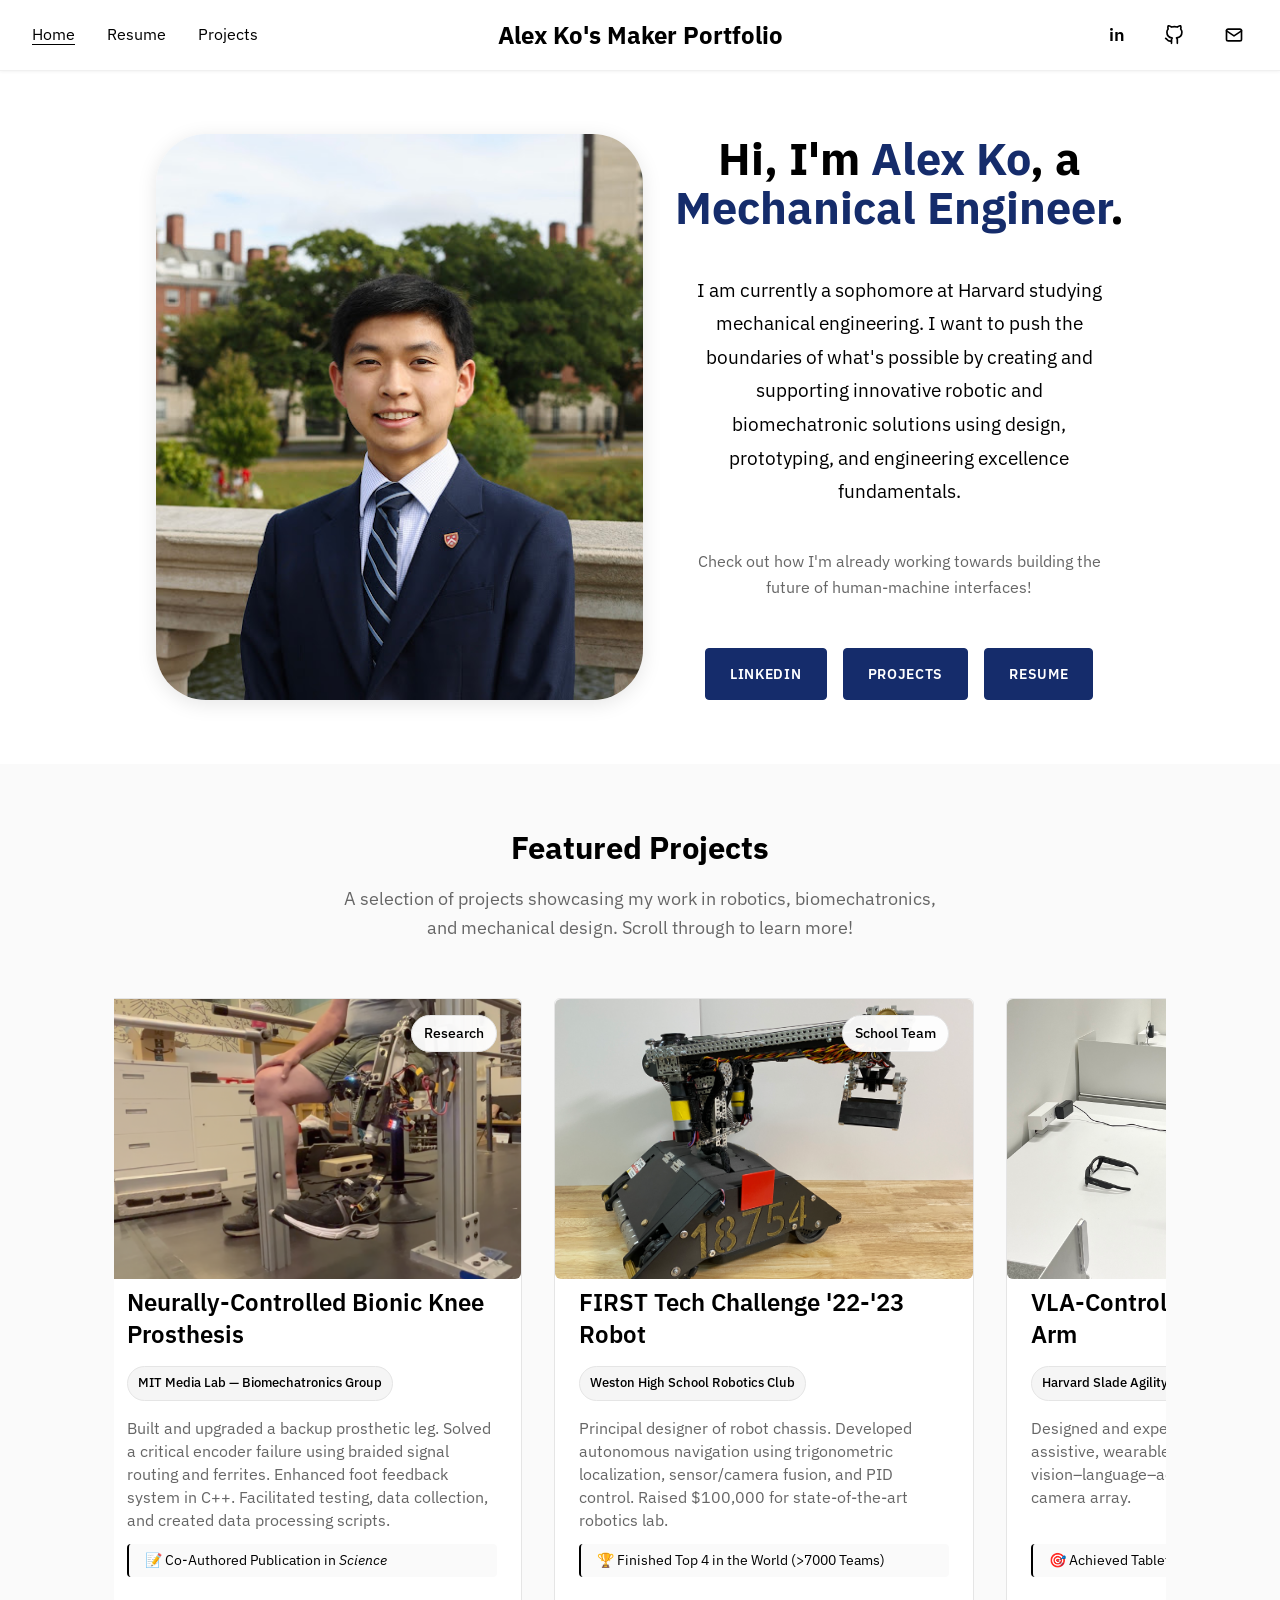
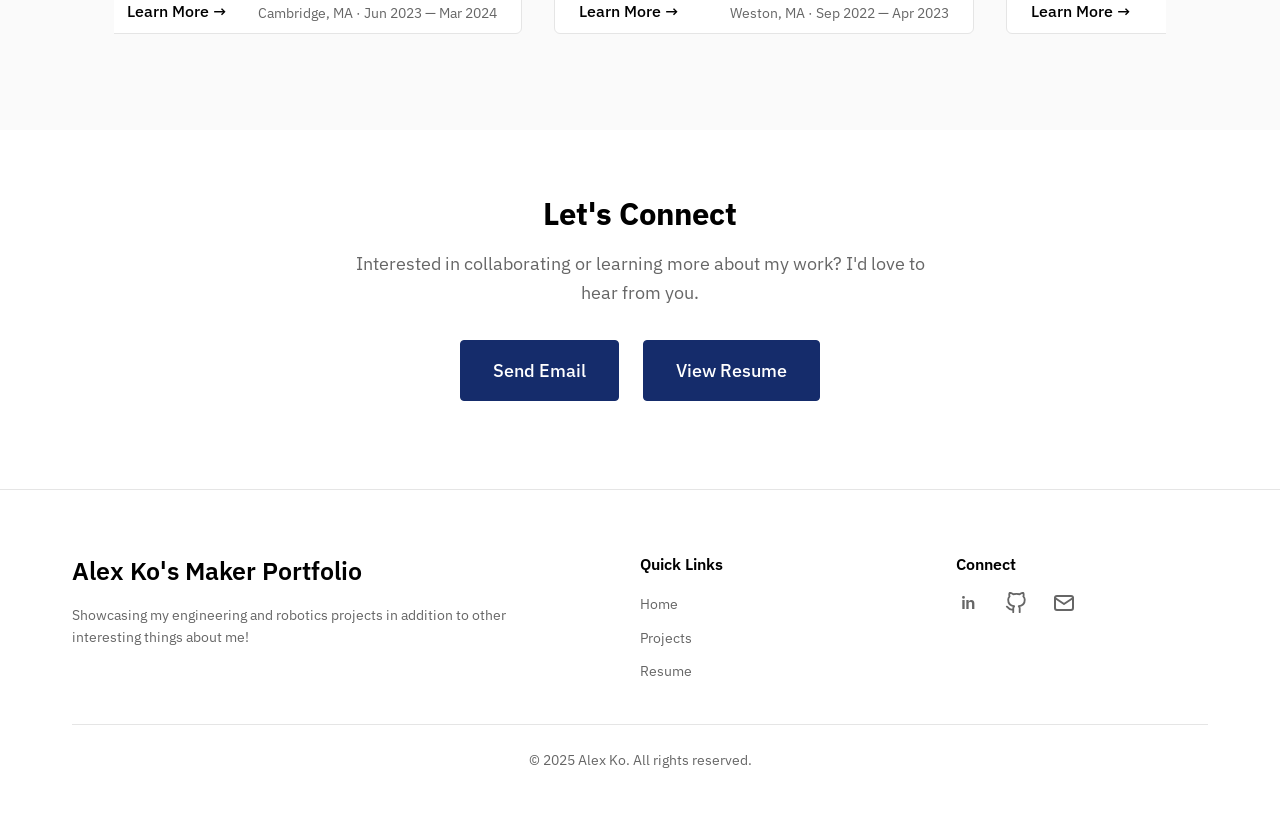
==== home.html @ 12c59c67 "updated README.md and redid file management system" ====
<!DOCTYPE html>
<html lang="en">
<head>
    <meta charset="UTF-8">
    <meta name="viewport" content="width=device-width, initial-scale=1.0, maximum-scale=5.0, user-scalable=yes">
    <meta name="description" content="Alex Ko's Maker Portfolio">
    <title>Alex Ko's Maker Portfolio</title>
    <link rel="icon" type="image/png" href="assets/images/icons/site_logo_dark.png" id="favicon">
    <script>
        (function () {
            var favicon = document.getElementById('favicon');
            if (!favicon || !window.matchMedia) {
                return;
            }
            var darkQuery = window.matchMedia('(prefers-color-scheme: dark)');
            var setIcon = function (event) {
                favicon.href = event.matches
                    ? 'assets/images/icons/site_logo_light.png'
                    : 'assets/images/icons/site_logo_dark.png';
            };
            setIcon(darkQuery);
            if (darkQuery.addEventListener) {
                darkQuery.addEventListener('change', setIcon);
            } else if (darkQuery.addListener) {
                darkQuery.addListener(setIcon);
            }
        })();
    </script>
    <script>
        document.documentElement.classList.add('reveal-ready');
    </script>
    <link rel="preconnect" href="https://fonts.googleapis.com">
    <link rel="preconnect" href="https://fonts.gstatic.com" crossorigin>
    <link href="https://fonts.googleapis.com/css2?family=IBM+Plex+Sans:ital,wght@0,100;0,200;0,300;0,400;0,500;0,600;0,700;1,100;1,200;1,300;1,400;1,500;1,600;1,700&display=swap" rel="stylesheet">
    <link rel="stylesheet" href="assets/css/main.css">
    <link rel="stylesheet" href="assets/css/components.css">
    <link rel="stylesheet" href="assets/css/home.css">
    <link rel="stylesheet" href="assets/css/responsive.css">
</head>
<body data-load-reveal>
    <a href="#main-content" class="skip-link">Skip to main content</a>
    
    <!-- Header Navigation -->
    <header class="site-header">
        <div class="header-container">
            <nav class="header-nav-left">
                <a href="home.html" class="nav-link">Home</a>
                <a href="resume.html" class="nav-link">Resume</a>
                <a href="#projects" class="nav-link">Projects</a>
            </nav>
            <div class="header-title">
                <a href="home.html" class="site-logo">Alex Ko's Maker Portfolio</a>
            </div>
            <div class="header-social">
                <a href="https://www.linkedin.com/in/alexsyko/" target="_blank" rel="noopener noreferrer" class="social-link social-linkedin" aria-label="LinkedIn">
                    in
                </a>
                <a href="https://github.com/asyk454" target="_blank" rel="noopener noreferrer" class="social-link social-github" aria-label="GitHub">
                    <svg width="20" height="20" viewBox="0 0 24 24" fill="none" stroke="currentColor" stroke-width="2" stroke-linecap="round" stroke-linejoin="round">
                        <path d="M9 19c-5 1.5-5-2.5-7-3m14 6v-3.87a3.37 3.37 0 0 0-.94-2.61c3.14-.35 6.44-1.54 6.44-7A5.44 5.44 0 0 0 20 4.77 5.07 5.07 0 0 0 19.91 1S18.73.65 16 2.48a13.38 13.38 0 0 0-7 0C6.27.65 5.09 1 5.09 1A5.07 5.07 0 0 0 5 4.77a5.44 5.44 0 0 0-1.5 3.78c0 5.42 3.3 6.61 6.44 7A3.37 3.37 0 0 0 9 18.13V22"></path>
                    </svg>
                </a>
                <a href="mailto:alexko@college.harvard.edu" target="_blank" rel="noopener noreferrer" class="social-link social-email" aria-label="Email">
                    <svg width="20" height="20" viewBox="0 0 24 24" fill="none" stroke="currentColor" stroke-width="2" stroke-linecap="round" stroke-linejoin="round">
                        <rect x="3" y="5" width="18" height="14" rx="2" ry="2"></rect>
                        <path d="M3 7l9 6 9-6"></path>
                    </svg>
                </a>
            </div>
            <div class="mobile-dropdown">
                <button class="mobile-dropdown-toggle" aria-label="Toggle menu" aria-expanded="false">
                    <span></span>
                    <span></span>
                    <span></span>
                </button>
                <nav class="mobile-dropdown-menu">
                    <a href="resume.html" class="nav-link">Resume</a>
                    <a href="#projects" class="nav-link">Projects</a>
                </nav>
            </div>
        </div>
    </header>

    <main id="main-content">
        <!-- Hero Section -->
        <section class="hero">
            <div class="hero-layout">
                <div class="hero-photo">
                    <img src="assets/images/profile/Alex Ko Headshot copy.jpg" alt="Profile photo" class="hero-headshot" loading="eager">
                </div>
                    <div class="hero-content">
                        <h1 class="hero-title">
                            <span class="hero-title-line1">
                                Hi, I'm <span class="name-highlight">Alex Ko</span>, a
                            </span>
                            <span class="hero-title-line2">
                                <span class="name-highlight">Mechanical Engineer</span>.
                            </span>
                        </h1>

                        <p class="hero-intro">
                            I am currently a sophomore at Harvard studying mechanical engineering. I want to push the 
                            boundaries of what's possible by creating and supporting innovative robotic and biomechatronic  
                            solutions using design, prototyping, and engineering excellence fundamentals.
                        </p>
                        <p class="hero-cta-text">
                            Check out how I'm already working towards building the future of human-machine interfaces!
                        </p>
                        <div class="hero-buttons">
                            <a href="https://www.linkedin.com/in/alexsyko/" target="_blank" rel="noopener noreferrer" class="btn-hero">LINKEDIN</a>
                            <a href="#projects" class="btn-hero">PROJECTS</a>
                            <a href="resume.html" class="btn-hero">RESUME</a>
                        </div>
                    </div>
                </div>
        </section>

        <!-- Featured Projects Section -->
        <section class="section-alt" id="projects">
            <div class="container">
                <div class="projects-header">
                    <h2>Featured Projects</h2>
                    <p class="projects-subtitle">
                        A selection of projects showcasing my work in robotics, biomechatronics, and mechanical design. Scroll through to learn more!
                    </p>
                </div>
                <div class="projects-grid">
                    <!-- Project Card 1 -->
                    <article class="project-card">
                        <div class="image-container">
                            <!-- TODO: This image is probably just a place holder and should be replaced with a higher quality image if Tony has one -->
                            <img src="assets/images/projects/MediaLab/MediaLabLeg.png" alt="Tissue-integrated bionic knee prosthesis" class="project-card-image" loading="lazy">
                            <span class="project-card-badge tag tag-biomechatronics">Research</span>
                        </div>
                        <div class="project-card-content">
                            <h3 class="project-card-title">Neurally-Controlled Bionic Knee Prosthesis</h3>
                            <div class="project-card-affiliation">MIT Media Lab &mdash; Biomechatronics Group</div>
                            <p class="project-card-description">
                                Built and upgraded a backup prosthetic leg. Solved a critical encoder failure using braided signal routing and ferrites. Enhanced foot feedback system in C++. Facilitated testing, data collection, and created data processing scripts.
                            </p>
                            <div class="project-card-metric">
                                📝 Co-Authored Publication in <a href="https://www.science.org/doi/10.1126/science.adv3223" target="_blank" rel="noopener noreferrer"><i>Science</i></a>
                            </div>
                            <div class="project-card-footer">
                                <a href="projects/MediaLab.html" class="project-card-link">
                                    Learn More&nbsp;→
                                </a>
                                <div class="project-card-meta meta">
                                    <span class="meta-location">Cambridge, MA</span>
                                    <span class="meta-sep" aria-hidden="true">·</span>
                                    <span class="meta-dates">Jun 2023 &mdash; Mar 2024</span>
                                </div>
                            </div>
                        </div>
                    </article>

                    <!-- Project Card 2 -->
                    <article class="project-card">
                        <div class="image-container">
                            <img src="assets/images/projects/FTC-23/FTC_23_Robot.JPG" alt="FTC Competition Robot" class="project-card-image" loading="lazy">
                            <span class="project-card-badge tag tag-robotics">School Team</span>
                        </div>
                        <div class="project-card-content">
                            <h3 class="project-card-title">FIRST Tech Challenge '22-'23 Robot</h3>
                            <div class="project-card-affiliation">Weston High School Robotics Club</div>
                            <p class="project-card-description">
                                Principal designer of robot chassis. Developed autonomous navigation using trigonometric localization, sensor/camera fusion, and PID control. Raised $100,000 for state-of-the-art robotics lab.
                            </p>
                            <div class="project-card-metric">
                                🏆 Finished Top 4 in the World (>7000 Teams)
                            </div>
                            <div class="project-card-footer">
                                <a href="projects/FTC-23.html" class="project-card-link">
                                    Learn More&nbsp;→
                                </a>
                                <div class="project-card-meta meta">
                                    <span class="meta-location">Weston, MA</span>
                                    <span class="meta-sep" aria-hidden="true">·</span>
                                    <span class="meta-dates">Sep 2022 &mdash; Apr 2023</span>
                                </div>
                            </div>
                        </div>
                    </article>

                    <!-- Project Card 3 -->
                    <article class="project-card">
                        <div class="image-container">
                            <img src="assets/images/projects/SladeLab/SladeLabArm.jpeg" alt="Biomechatronic Device" class="project-card-image" loading="lazy">
                            <span class="project-card-badge tag tag-biomechatronics">Research</span>
                        </div>
                        <div class="project-card-content">
                            <h3 class="project-card-title">VLA-Controlled Supernumerary Arm</h3>
                            <div class="project-card-affiliation">Harvard Slade Agility Lab</div>
                            <p class="project-card-description">
                                Designed and experimented with a 6-DOF, assistive, wearable robotic arm powered by a vision–language–action controller and multi-camera array.
                            </p>
                            <div class="project-card-metric">
                                🎯 Achieved Tabletop Pick and Place Control
                            </div>
                            <div class="project-card-footer">
                                <a href="projects/SladeLab.html" class="project-card-link">
                                    Learn More&nbsp;→
                                </a>
                                <div class="project-card-meta meta">
                                    <span class="meta-location">Cambridge, MA</span>
                                    <span class="meta-sep" aria-hidden="true">·</span>
                                    <span class="meta-dates">Jun &mdash; Aug 2025</span>
                                </div>
                            </div>
                        </div>
                    </article>

                    <!-- Project Card 4 -->
                    <article class="project-card">
                        <div class="image-container">
                            <img src="assets/images/projects/ES-51/ES51_robot.jpg" alt="Custom Actuator Design" class="project-card-image" loading="lazy">
                            <span class="project-card-badge tag tag-prototyping">Class Project</span>
                        </div>
                        <div class="project-card-content">
                            <h3 class="project-card-title">Engineering Sciences 51 Design Challenge Robot</h3>
                            <div class="project-card-affiliation">Harvard ES 51 Mechanical Design Class</div>
                            <p class="project-card-description">
                                Managed build timeline and match strategy while leading parts manufacturing/assembly for a two-speed, gear-shifting, 6WD chassis and silicone gripping competition robot.
                            </p>
                            <div class="project-card-metric">
                                ✅ Drivetrain Praised as Most Maneuverable
                            </div>
                            <div class="project-card-footer">
                                <a href="projects/ES-51.html" class="project-card-link">
                                    Learn More&nbsp;→
                                </a>
                                <div class="project-card-meta meta">
                                    <span class="meta-location">Cambridge, MA</span>
                                    <span class="meta-sep" aria-hidden="true">·</span>
                                    <span class="meta-dates">Jan &mdash; May 2025</span>
                                </div>
                            </div>
                        </div>
                    </article>
                </div>
            </div>
        </section>

        <!-- Contact CTA Section -->
        <section class="contact-section">
            <div class="container">
                <h2>Let's Connect</h2>
                <p class="contact-message">
                    Interested in collaborating or learning more about my work? I'd love to hear from you.
                </p>
                <div class="contact-buttons">
                    <a href="mailto:alexko.harvard.edu" class="btn btn-primary btn-large">Send Email</a>
                    <a href="resume.html" class="btn btn-secondary btn-large">View Resume</a>
                </div>
            </div>
        </section>
    </main>

    <!-- Footer -->
    <footer class="site-footer">
        <div class="footer-container">
            <div class="footer-content">
                <div class="footer-about">
                    <h3>Alex Ko's Maker Portfolio</h3>
                    <p>Showcasing my engineering and robotics projects in addition to other interesting things about me!</p>
                </div>
                <div class="footer-links">
                    <h4>Quick Links</h4>
                    <ul>
                        <li><a href="home.html">Home</a></li>
                        <li><a href="#projects">Projects</a></li>
                        <li><a href="resume.html">Resume</a></li>
                    </ul>
                </div>
                <div class="footer-links">
                    <h4>Connect</h4>
                    <div class="footer-social">
                        <a href="https://www.linkedin.com/in/alexsyko/" aria-label="LinkedIn" target="_blank" rel="noopener noreferrer" class="social-link social-linkedin">
                            in
                        </a>
                        <a href="https://github.com/asyk454" aria-label="GitHub" target="_blank" rel="noopener noreferrer" class="social-github">
                            <svg class="icon-github" width="20" height="20" viewBox="0 0 24 24" fill="none" stroke="currentColor" stroke-width="2" stroke-linecap="round" stroke-linejoin="round">
                                <path d="M9 19c-5 1.5-5-2.5-7-3m14 6v-3.87a3.37 3.37 0 0 0-.94-2.61c3.14-.35 6.44-1.54 6.44-7A5.44 5.44 0 0 0 20 4.77 5.07 5.07 0 0 0 19.91 1S18.73.65 16 2.48a13.38 13.38 0 0 0-7 0C6.27.65 5.09 1 5.09 1A5.07 5.07 0 0 0 5 4.77a5.44 5.44 0 0 0-1.5 3.78c0 5.42 3.3 6.61 6.44 7A3.37 3.37 0 0 0 9 18.13V22"></path>
                            </svg>
                        </a>
                        <a href="mailto:alexko.harvard.edu" aria-label="Email" class="social-email">
                            <svg width="20" height="20" viewBox="0 0 24 24" fill="none" stroke="currentColor" stroke-width="2" stroke-linecap="round" stroke-linejoin="round">
                                <rect x="3" y="5" width="18" height="14" rx="2" ry="2"></rect>
                                <path d="M3 7l9 6 9-6"></path>
                            </svg>
                        </a>
                    </div>
                </div>
            </div>
            <div class="footer-bottom">
                <p>&copy; 2025 Alex Ko. All rights reserved.</p>
            </div>
        </div>
    </footer>

    <script src="assets/js/main.js"></script>
</body>
</html>
---- assets/css/main.css ----
/* ============================================
   Main CSS - Global Styles and Layout
   ============================================ */

/* CSS Reset & Base Styles */
* {
    margin: 0;
    padding: 0;
    box-sizing: border-box;
}

:root {
    /* Color Palette - Minimalist Black & White with Dark Blue */
    --primary: #000000;
    --primary-dark: #000000;
    --accent: #152c6b; /* Darker blue for better contrast on white */
    --accent-bright: #1e3a8a;
    --accent-alt: #152c6b;
    --background: #ffffff;
    --background-alt: #fafafa;
    --surface: #ffffff;
    --surface-alt: #f5f5f5;
    --badge-bg: rgba(255, 255, 255, 0.95);
    --text: #000000;
    --text-light: #666666;
    --success: #000000;
    --border: #e5e5e5;
    --border-light: #f0f0f0;
    color-scheme: light;
    
    /* Typography */
    --font-heading: 'IBM Plex Sans', -apple-system, BlinkMacSystemFont, sans-serif;
    --font-body: 'IBM Plex Sans', -apple-system, BlinkMacSystemFont, sans-serif;
    --font-mono: 'IBM Plex Mono', 'JetBrains Mono', 'Courier New', monospace;
    
    /* Spacing */
    --spacing-xs: 0.5rem;
    --spacing-sm: 1rem;
    --spacing-md: 1.5rem;
    --spacing-lg: 2rem;
    --spacing-xl: 4rem;
    
    /* Border Radius */
    --radius-sm: 4px;
    --radius-md: 6px;
    --radius-lg: 8px;
    
    /* Shadows - Minimal */
    --shadow-sm: 0 1px 2px rgba(0, 0, 0, 0.05);
    --shadow-md: 0 2px 4px rgba(0, 0, 0, 0.08);
    --shadow-lg: 0 4px 8px rgba(0, 0, 0, 0.1);
}

:root[data-theme="dark"] {
    --primary: #f5f5f5;
    --primary-dark: #d9dbe2;
    --accent: #7aa2ff;
    --accent-bright: #8cb4ff;
    --accent-alt: #6f96ff;
    --background: #0b0d12;
    --background-alt: #11141d;
    --surface: #0f1117;
    --surface-alt: #151a24;
    --badge-bg: rgba(15, 18, 26, 0.9);
    --text: #f4f6fb;
    --text-light: #b8c0cc;
    --success: #a7f3d0;
    --border: #2a3240;
    --border-light: #1f2633;
    --shadow-sm: 0 1px 2px rgba(0, 0, 0, 0.35);
    --shadow-md: 0 2px 6px rgba(0, 0, 0, 0.35);
    --shadow-lg: 0 6px 14px rgba(0, 0, 0, 0.4);
    color-scheme: dark;
}

:root[data-theme="light"] {
    color-scheme: light;
}

@media (prefers-color-scheme: dark) {
    :root:not([data-theme="light"]):not([data-theme="dark"]) {
        --primary: #f5f5f5;
        --primary-dark: #d9dbe2;
        --accent: #7aa2ff;
        --accent-bright: #8cb4ff;
        --accent-alt: #6f96ff;
        --background: #0b0d12;
        --background-alt: #11141d;
        --surface: #0f1117;
        --surface-alt: #151a24;
        --badge-bg: rgba(15, 18, 26, 0.9);
        --text: #f4f6fb;
        --text-light: #b8c0cc;
        --success: #a7f3d0;
        --border: #2a3240;
        --border-light: #1f2633;
        --shadow-sm: 0 1px 2px rgba(0, 0, 0, 0.35);
        --shadow-md: 0 2px 6px rgba(0, 0, 0, 0.35);
        --shadow-lg: 0 6px 14px rgba(0, 0, 0, 0.4);
        color-scheme: dark;
    }
}

html {
    scroll-behavior: smooth;
    background-color: var(--background);
}

body {
    font-family: var(--font-body);
    font-size: 1rem;
    line-height: 1.6;
    color: var(--text);
    background-color: var(--background);
}

/* Load reveal for above-the-fold content (JS adds .reveal-ready and .is-revealed) */
html.reveal-ready body[data-load-reveal] {
    opacity: 1;
}

html.reveal-ready body[data-load-reveal]::before {
    content: '';
    position: fixed;
    top: 0;
    left: 0;
    width: 100vw;
    height: 100vh;
    background: var(--background);
    z-index: 2000;
    transform: translateX(0);
    transition: transform 1000ms cubic-bezier(0.22, 0.61, 0.36, 1);
    transition-delay: 100ms;
    pointer-events: none;
    will-change: transform;
}

html.reveal-ready body[data-load-reveal].is-revealed::before {
    transform: translateX(100%);
}

@media (prefers-reduced-motion: reduce) {
    html.reveal-ready body[data-load-reveal]::before {
        transition: none;
        transform: translateX(100%);
    }
}

/* Typography Scale (1.25 modular scale) */
h1 {
    font-size: 2.441rem; /* ~39px */
    font-weight: 700;
    line-height: 1.2;
    margin-bottom: var(--spacing-md);
    transition: font-size 0.3s ease, line-height 0.3s ease;
}

h2 {
    font-size: 1.953rem; /* ~31px */
    font-weight: 700;
    line-height: 1.3;
    margin-bottom: var(--spacing-md);
    transition: font-size 0.3s ease, line-height 0.3s ease;
}

h3 {
    font-size: 1.563rem; /* ~25px */
    font-weight: 600;
    line-height: 1.4;
    margin-bottom: var(--spacing-sm);
    transition: font-size 0.3s ease, line-height 0.3s ease;
}

h4 {
    font-size: 1.25rem; /* ~20px */
    font-weight: 600;
    line-height: 1.4;
    margin-bottom: var(--spacing-sm);
    transition: font-size 0.3s ease, line-height 0.3s ease;
}

p {
    margin-bottom: var(--spacing-sm);
    transition: font-size 0.3s ease, line-height 0.3s ease;
}

a {
    color: var(--text);
    text-decoration: none;
    transition: opacity 0.2s ease;
}

a:hover {
    opacity: 0.7;
}

img {
    max-width: 100%;
    height: auto;
    display: block;
}

/* Layout Utilities */
.container {
    max-width: 1600px;
    margin: 0 auto;
    padding: 0 var(--spacing-md);
}

.section {
    padding: var(--spacing-xl) 0;
}

.section-alt {
    background-color: var(--background-alt);
    padding: var(--spacing-xl) 0;
    position: relative;
}

/* Skip Link for Accessibility */
.skip-link {
    position: absolute;
    top: 0;
    left: 0;
    background: var(--primary);
    color: var(--background);
    padding: 8px;
    text-decoration: none;
    z-index: 100;
    transform: translateY(-200%);
}

.skip-link:focus {
    transform: translateY(0);
}

/* Base responsive adjustments - more specific overrides in responsive.css */
---- assets/css/components.css ----
/* ============================================
   Components CSS - Reusable UI Components
   ============================================ */

/* Buttons */
.btn {
    display: inline-block;
    padding: 12px 24px;
    border-radius: var(--radius-sm);
    font-weight: 500;
    text-align: center;
    cursor: pointer;
    transition: all 0.2s ease;
    border: none;
    font-size: 1rem;
    line-height: 1.5;
}

.btn-primary {
    background: var(--accent);
    color: white;
    box-shadow: none;
    border: 1px solid var(--accent);
}

.btn-primary:hover {
    background: var(--accent-bright);
    border-color: var(--accent-bright);
    transform: scale(1.08);
    box-shadow: none;
}

.btn-secondary {
    background: var(--accent);
    color: white;
    border: 1px solid var(--accent);
}

.btn-secondary:hover {
    background: var(--accent-bright);
    color: white;
    border-color: var(--accent-bright);
    transform: scale(1.08);
}

@media (prefers-color-scheme: dark) {
    .btn,
    .btn-primary,
    .btn-secondary {
        background: transparent;
        color: var(--text);
        border: 1px solid var(--text);
    }

    .btn-primary:hover,
    .btn-secondary:hover {
        background: rgba(255, 255, 255, 0.08);
        color: var(--text);
        border-color: var(--text);
        transform: scale(1.08);
    }
}

.btn-large {
    padding: 16px 32px;
    font-size: 1.125rem;
}

/* Cards */
.card {
    background: var(--surface);
    border-radius: var(--radius-md);
    box-shadow: none;
    overflow: hidden;
    transition: box-shadow 0.2s ease;
    border: 1px solid var(--border);
}

.card:hover {
    transform: none;
    box-shadow: var(--shadow-sm);
    border-color: var(--text);
}

.card-image {
    width: 100%;
    height: auto;
    object-fit: cover;
}

.card-content {
    padding: var(--spacing-md);
}

.card-title {
    font-size: 1.25rem;
    font-weight: 600;
    margin-bottom: var(--spacing-xs);
    color: var(--text);
}

.card-description {
    color: var(--text-light);
    margin-bottom: var(--spacing-sm);
}

/* Tags/Badges */
.tag {
    display: inline-block;
    padding: 4px 12px;
    border-radius: 4px;
    font-size: 0.875rem;
    font-weight: 400;
    background: transparent;
    color: var(--text);
    margin-right: var(--spacing-xs);
    margin-bottom: var(--spacing-xs);
    border: 1px solid var(--border);
    transition: border-color 0.2s ease;
}

.tag:hover {
    transform: none;
    border-color: var(--text);
}

.tag-robotics,
.tag-biomechatronics,
.tag-prototyping {
    background: transparent;
    color: var(--text);
    border: 1px solid var(--border);
}

/* Metrics Box */
.metric-box {
    background: var(--background-alt);
    border-left: 2px solid var(--text);
    padding: var(--spacing-sm);
    border-radius: var(--radius-sm);
    margin: var(--spacing-sm) 0;
    box-shadow: none;
    transition: none;
}

.metric-box:hover {
    transform: none;
    box-shadow: none;
}

.metric-value {
    font-size: 1.5rem;
    font-weight: 700;
    color: var(--accent);
    display: block;
}

.metric-label {
    font-size: 0.875rem;
    color: var(--text-light);
    text-transform: uppercase;
    letter-spacing: 0.5px;
}

/* Grid System */
.grid {
    display: grid;
    gap: var(--spacing-md);
}

.grid-2 {
    grid-template-columns: repeat(2, 1fr);
}

.grid-3 {
    grid-template-columns: repeat(3, 1fr);
}

.grid-4 {
    grid-template-columns: repeat(4, 1fr);
}

/* Grid responsive adjustments moved to responsive.css */

/* Responsive Images */
.responsive-image {
    width: 100%;
    height: auto;
    display: block;
}

.image-container {
    position: relative;
    overflow: hidden;
    border-radius: var(--radius-md);
}

/* Profile Photo */
.profile-photo {
    width: 200px;
    height: 200px;
    border-radius: 50%;
    object-fit: cover;
    border: 2px solid var(--border);
    box-shadow: none;
    transition: border-color 0.2s ease;
}

.profile-photo:hover {
    transform: none;
    border-color: var(--text);
}

/* Profile photo responsive adjustments moved to responsive.css */

/* Header Navigation */
.site-header {
    position: fixed;
    top: 0;
    left: 0;
    right: 0;
    background: var(--surface);
    box-shadow: 0 1px 3px rgba(0, 0, 0, 0.05);
    z-index: 1000;
    transition: all 0.3s ease;
    border-bottom: 1px solid var(--border-light);
}

.site-header.scrolled {
    box-shadow: 0 2px 4px rgba(0, 0, 0, 0.08);
    background: var(--surface);
}

.header-container {
    max-width: 1600px;
    margin: 0 auto;
    padding: 0 var(--spacing-md);
    display: grid;
    grid-template-columns: 1fr auto 1fr;
    align-items: center;
    height: 70px;
    gap: var(--spacing-md);
    position: relative;
}

.mobile-dropdown {
    display: none;
    position: relative;
    justify-self: end;
}

/* Header Navigation - Left Side */
.header-nav-left {
    display: flex;
    align-items: center;
    gap: var(--spacing-lg);
    justify-self: start;
}

/* Header Title - Center */
.header-title {
    display: flex;
    align-items: center;
    justify-content: center;
    justify-self: center;
}

@media (max-width: 1100px) {
    .header-title {
        justify-content: flex-start;
        justify-self: start;
    }
}

.site-logo {
    font-size: 1.5rem;
    font-weight: 700;
    color: var(--text);
    text-decoration: none;
    transition: color 0.2s ease;
    white-space: nowrap;
}

.site-logo:hover {
    color: var(--text);
    text-decoration: none;
}

/* Header Social Icons - Right Side */
.header-social {
    display: flex;
    align-items: center;
    gap: var(--spacing-lg);
    justify-self: end;
}


.social-link {
    color: var(--text);
    text-decoration: none;
    font-size: 1.125rem;
    font-weight: 600;
    transition: opacity 0.2s ease;
    display: flex;
    align-items: center;
    justify-content: center;
    width: auto;
    height: auto;
    padding: 4px;
    line-height: 1;
}

.social-link:hover {
    opacity: 0.7;
}

/* Style for LinkedIn "in" text */
.social-link:not(.social-instagram):not(.social-twitter) {
    font-family: 'IBM Plex Sans', sans-serif;
    font-weight: 600;
    letter-spacing: -0.5px;
}

/* SVG icons styling */
.social-link svg {
    width: 20px;
    height: 20px;
    stroke: currentColor;
    fill: none;
    transition: transform 0.2s ease, color 0.2s ease;
}

/* Hide social icons and adjust layout on smaller screens */
@media (max-width: 1100px) {
    .header-nav-left {
        display: none;
    }
    
    .header-social {
        display: none;
    }
    
    .header-container {
        grid-template-columns: 1fr auto;
        justify-items: start;
    }
    
    .header-title {
        justify-self: start;
    }
    
    .mobile-dropdown {
        display: block;
        justify-self: end;
    }
    
    .mobile-menu-toggle {
        display: none !important;
    }
}

/* Show full header layout on larger screens */
@media (min-width: 1101px) {
    .header-container {
        grid-template-columns: 1fr auto 1fr;
    }
    
    .header-nav-left {
        display: flex;
    }
    
    .header-social {
        display: flex;
    }
    
    .mobile-menu-toggle {
        display: none;
    }
}

.nav-link {
    color: var(--text);
    font-weight: 400;
    text-decoration: none;
    transition: color 0.2s ease;
    position: relative;
    font-size: 1rem;
    display: inline-flex;
    align-items: center;
    transform-origin: center;
}

.nav-link:hover {
    color: var(--text);
}

/* Active link styling (for current page) */
.nav-link.active {
    text-decoration: underline;
    text-underline-offset: 4px;
}

/* Simple hover effect - no underline animation */
.nav-link:not(.active):hover {
    opacity: 0.7;
    transform: scale(1.08);
}

.nav-link.active:hover {
    opacity: 0.7;
    transform: scale(1.08);
}

/* Mobile Dropdown Menu */
.mobile-dropdown {
    display: none;
    position: relative;
}

.mobile-dropdown-toggle {
    display: flex;
    flex-direction: column;
    align-items: center;
    justify-content: center;
    gap: 5px;
    background: none;
    border: none;
    cursor: pointer;
    padding: 8px;
    width: 44px;
    height: 44px;
    border-radius: var(--radius-sm);
    transition: background 0.2s ease;
}

.mobile-dropdown-toggle:hover {
    background: var(--background-alt);
}

.mobile-dropdown-toggle span {
    width: 24px;
    height: 2px;
    background: var(--text);
    transition: all 0.3s ease;
    display: block;
}

.mobile-dropdown-toggle[aria-expanded="true"] span:nth-child(1) {
    transform: rotate(45deg) translateY(10px);
}

.mobile-dropdown-toggle[aria-expanded="true"] span:nth-child(2) {
    opacity: 0;
}

.mobile-dropdown-toggle[aria-expanded="true"] span:nth-child(3) {
    transform: rotate(-45deg) translateY(-10px);
}

.mobile-dropdown-menu {
    display: none;
    position: absolute;
    top: calc(100% + 0.5rem);
    right: 0;
    background: var(--surface);
    border: 1px solid var(--border);
    border-radius: var(--radius-sm);
    box-shadow: var(--shadow-md);
    min-width: 150px;
    z-index: 1000;
    overflow: hidden;
}

.mobile-dropdown-menu.active {
    display: block;
}

.mobile-dropdown-menu .nav-link {
    display: block;
    padding: 0.75rem 1rem;
    color: var(--text);
    text-decoration: none;
    font-size: 0.875rem;
    transition: background 0.2s ease;
    border-bottom: 1px solid var(--border);
}

.mobile-dropdown-menu .nav-link:last-child {
    border-bottom: none;
}

.mobile-dropdown-menu .nav-link:hover {
    background: var(--background-alt);
}


/* Show mobile menu much earlier to prevent any conflicts or jumbling */
@media (max-width: 1100px) {
    .mobile-dropdown {
        display: block !important;
    }
    
    .site-nav {
        display: none !important;
    }
    
    .mobile-menu {
        display: none !important;
    }
    
    .header-container {
        grid-template-columns: 1fr auto;
        justify-items: start;
        gap: var(--spacing-sm);
    }
    
    .header-title {
        justify-self: start;
    }
    
    .mobile-dropdown {
        justify-self: end;
    }
    
    .site-logo {
        flex-shrink: 0;
        min-width: auto;
        max-width: none;
    }
}

/* Additional safeguard for medium screens */
@media (min-width: 951px) and (max-width: 1100px) {
    .site-logo {
        font-size: 1.375rem;
    }
}

@media (max-width: 768px) {
    .header-container {
        padding: 0 var(--spacing-md);
    }
    
    body.menu-open {
        overflow: hidden;
    }
    
    /* Ensure proper spacing for content below fixed header */
    main {
        padding-top: 0;
    }
    
    .breadcrumb,
    .project-hero {
        margin-top: 60px;
    }
}

/* Footer */
.site-footer {
    background: var(--surface);
    color: var(--text);
    padding: var(--spacing-xl) 0 var(--spacing-lg);
    margin-top: var(--spacing-xl);
    position: relative;
}

.site-footer::before {
    content: '';
    position: absolute;
    top: 0;
    left: 0;
    right: 0;
    height: 1px;
    background: var(--border);
}

.footer-container {
    max-width: 1200px;
    margin: 0 auto;
    padding: 0 var(--spacing-lg);
}

.footer-content {
    display: grid;
    grid-template-columns: 2fr 1fr 1fr;
    gap: var(--spacing-xl);
    margin-bottom: var(--spacing-lg);
}

.footer-about h3 {
    color: var(--text);
    margin-bottom: var(--spacing-sm);
}

.footer-about p {
    color: var(--text-light);
    font-size: 0.875rem;
}

.footer-links h4 {
    color: var(--text);
    margin-bottom: var(--spacing-sm);
    font-size: 1rem;
}

.footer-links ul {
    list-style: none;
}

.footer-links li {
    margin-bottom: var(--spacing-xs);
}

.footer-links a {
    color: var(--text-light);
    font-size: 0.875rem;
    transition: color 0.2s ease;
}

.footer-links a:hover {
    color: var(--text);
}

.footer-social {
    display: flex;
    gap: var(--spacing-md);
    margin-top: var(--spacing-sm);
}

.footer-social a {
    color: var(--text-light);
    font-size: 1.125rem;
    width: 24px;
    height: 24px;
    display: inline-flex;
    align-items: center;
    justify-content: center;
    line-height: 1;
    transition: color 0.2s ease, transform 0.2s ease;
}

.footer-social svg {
    width: 24px;
    height: 24px;
    stroke: currentColor;
    fill: none;
    transition: transform 0.2s ease, color 0.2s ease;
}

.footer-social .icon-github {
    transform: scale(0.92);
    transform-origin: center;
}

.footer-social a:hover {
    color: var(--text);
    transform: scale(1.08);
}

.footer-social .social-linkedin:hover {
    color: #0a66c2;
}

.social-linkedin {
    font-family: "Avenir 95", "Avenir Next Heavy", "Avenir Next", Avenir, "SF Pro Text", system-ui, sans-serif;
    font-weight: 600;
    letter-spacing: -0.5px;
    transition: color 0.2s ease, transform 0.2s ease;
}

.footer-social .social-linkedin {
    width: 24px;
    height: 24px;
    padding: 0;
    line-height: 1;
}

.social-linkedin:hover {
    color: #0a66c2;
    opacity: 1;
    transform: scale(1.08);
}

.social-github:hover svg,
.social-email:hover svg {
    transform: scale(1.08);
}

.social-github:hover svg {
    color: #501daf;
}

.social-email:hover svg {
    color: #bb001b;
}

.footer-social .social-github:hover svg,
.footer-social .social-email:hover svg {
    transform: none;
}

@media (prefers-color-scheme: dark) {
    .social-github:hover svg {
        color: #c06eff;
    }

    .social-email:hover svg {
        color: #ea4335;
    }
}

.footer-bottom {
    border-top: 1px solid var(--border);
    padding-top: var(--spacing-md);
    text-align: center;
    color: var(--text-light);
    font-size: 0.875rem;
}

@media (max-width: 768px) {
    .footer-content {
        grid-template-columns: 1fr;
        gap: var(--spacing-lg);
    }
    
    .footer-container {
        padding: 0 var(--spacing-md);
    }
}
---- assets/css/home.css ----
/* ============================================
   Home Page Specific Styles
   ============================================ */

/* Hero Section - White Minimalist */
.hero {
    min-height: auto;
    display: flex;
    align-items: flex-start;
    justify-content: center;
    position: relative;
    background: var(--background);
    color: var(--text);
    padding: var(--spacing-xl) 0 var(--spacing-xl) 0;
    margin-top: 70px;
    --hero-gap: var(--spacing-lg);
    --hero-image-height: clamp(480px, 55vh, 600px);
    --hero-image-width: clamp(320px, 38vw, 600px);
    --hero-image-crop: var(--hero-image-width);
}

.hero-layout {
    display: grid;
    grid-template-columns: minmax(240px, var(--hero-image-crop)) minmax(0, 1fr);
    gap: var(--hero-gap);
    align-items: stretch;
    max-width: 1600px;
    width: auto;
    margin: 0 auto;
    padding: 0 clamp(var(--spacing-md), 4vw, var(--spacing-xl));
    justify-content: center;
}

.hero-photo {
    display: flex;
    justify-content: flex-start;
    align-items: flex-start;
    padding-left: 0;
    width: min(100%, var(--hero-image-crop));
    height: 100%; /*var(--hero-image-height);*/
    min-height: 480px; /* This is about the right value */
}

.hero-headshot {
    width: 100%;
    height: 100%;
    border-radius: 50px;
    object-fit: cover;
    object-position: center 35%;
    box-shadow: 0 4px 20px rgba(0, 0, 0, 0.1);
}

.hero-content {
    display: flex;
    flex-direction: column;
    gap: var(--spacing-md);
    align-items: center;
    text-align: center;
    min-height: var(--hero-image-height);
}

.hero h1 {
    font-size: clamp(2.25rem, 3.5vw, 3rem);;
    font-weight: 700;
    margin-bottom: var(--spacing-sm);
    color: var(--text);
    line-height: 1.1;
    transition: font-size 0.3s ease, line-height 0.3s ease;
}

/* Force "Hi, I'm Alex Ko, a" to always be line 1 */
.hero-title-line1 {
    display: block;        /* forces line break after it */
    white-space: nowrap;   /* prevents wrapping */
}

/* "Mechanical Engineer" can wrap to 1 or 2 lines as needed */
.hero-title-line2 {
    display: block;        /* starts on line 2 */
    white-space: normal;   /* allow wrapping */
}

/* Optional safety for very small screens */
@media (max-width: 420px) {
    .hero-title-line1 {
        white-space: normal;
    }
}

.name-highlight {
    color: var(--accent);
    font-weight: 700;
    text-decoration: none;
}

.hero-intro {
    font-size: clamp(1rem, 1.4vw, 1.125rem);
    line-height: 1.6;
    color: var(--text);
    margin-bottom: var(--spacing-sm);
    max-width: 56ch;
    transition: font-size 0.3s ease, line-height 0.3s ease;
}

.hero-cta-text {
    font-size: clamp(0.95rem, 1.2vw, 1rem);
    line-height: 1.5;
    color: var(--text-light);
    margin-bottom: var(--spacing-md);
    max-width: 52ch;
    transition: font-size 0.3s ease, line-height 0.3s ease;
}

/* Rules to deal with weird hero text compression and spacing gaps */
/* Shared hero text compression rules (applies to both ranges) */
@media (min-width: 790px) and (max-width: 1950px) {
  /* Keep the headline from getting too wide */
  .hero h1,
  .hero-title {
    max-width: 20ch;
    margin-left: auto;
    margin-right: auto;
  }

  /* Paragraph sizing */
  .hero-intro {
    font-size: clamp(1.10rem, 1.5vw, 1.22rem);
    line-height: 1.75;
  }

  .hero-cta-text {
    max-width: 44ch;
    font-size: clamp(1.02rem, 1.25vw, 1.12rem);
    line-height: 1.6;
  }
}

/* Range A: 790–1300 */
@media (min-width: 790px) and (max-width: 1300px) {
  .hero-content { max-width: 52ch; }
  .hero-intro   { max-width: 38ch; }
}

/* Range B: 1300–1950 */
@media (min-width: 1300px) and (max-width: 1950px) {
  .hero-content { max-width: 62ch; }
  .hero-intro   { max-width: 58ch; }
}

.hero-buttons {
    display: flex;
    flex-direction: row;
    flex-wrap: nowrap;
    gap: var(--spacing-sm);
    align-items: flex-start;
    justify-content: center;
    margin-top: auto;
}

.btn-hero {
    display: block;
    padding: 14px 24px;
    background: var(--accent);
    color: white;
    text-align: center;
    text-decoration: none;
    font-weight: 600;
    font-size: 0.875rem;
    letter-spacing: 0.05em;
    border-radius: var(--radius-sm);
    transition: background 0.2s ease;
    border: 1px solid var(--accent);
}

.btn-hero:hover {
    background: var(--accent-bright);
    border-color: var(--accent-bright);
    transform: scale(1.08);
    box-shadow: none;
}

@media (prefers-color-scheme: dark) {
    .btn-hero {
        background: transparent;
        color: var(--text);
        border-color: var(--text);
    }

    .btn-hero:hover {
        background: rgba(255, 255, 255, 0.08);
        border-color: var(--text);
    }
}

@media (max-width: 1023px) {
    .hero {
        --hero-image-crop: clamp(
            calc(var(--hero-image-width) * 0.8),
            calc(var(--hero-image-width) - (1023px - 100vw) * 0.3),
            var(--hero-image-width)
        );
    }

    .hero-photo {
        overflow: hidden;
    }
}

@media (max-width: 768px) {
    .hero {
        /*min-height: 80vh;      disabled for now*/
        padding: var(--spacing-lg) var(--spacing-md);
    }
    
    .hero h1 {
        font-size: 2.5rem;
    }
    
    .hero-tagline {
        font-size: 1.25rem;
    }
    
    .hero-intro {
        font-size: 1rem;
    }
}

/* About Section */
.about-section {
    display: grid;
    grid-template-columns: 250px 1fr;
    gap: var(--spacing-xl);
    align-items: start;
    position: relative;
}

.about-section::before {
    content: '';
    position: absolute;
    left: 0;
    top: 0;
    bottom: 0;
    width: 1px;
    background: var(--border);
    opacity: 1;
}

.about-photo {
    text-align: center;
}

.about-content h2 {
    margin-bottom: var(--spacing-md);
}

.about-highlights {
    list-style: none;
    margin: var(--spacing-md) 0;
}

.about-highlights li {
    padding: var(--spacing-xs) 0;
    padding-left: var(--spacing-md);
    position: relative;
}

.about-highlights li::before {
    content: '•';
    position: absolute;
    left: 0;
    color: var(--accent);
    font-weight: bold;
}

.skills-container {
    margin-top: var(--spacing-md);
}

@media (max-width: 768px) {
    .about-section {
        grid-template-columns: 1fr;
        gap: var(--spacing-md);
    }
    
    .about-photo {
        text-align: center;
    }
}

/* Featured Projects Section */
.projects-section {
    padding: var(--spacing-xl) 0;
    position: relative;
}

/* Add subtle fade edges to indicate scrollability */
.projects-section::before,
.projects-section::after {
    content: '';
    position: absolute;
    top: 0;
    bottom: 0;
    width: 60px;
    pointer-events: none;
    z-index: 10;
    transition: opacity 0.3s ease;
}

.projects-section::before {
    left: 0;
    background: transparent;
    opacity: 0;
}

.projects-section::after {
    right: 0;
    background: transparent;
}

/* Show fade on scroll */
.projects-grid:not(:hover) {
    scroll-padding: 0 var(--spacing-lg);
}

/* Container adjustments for scroll */
.projects-section .container {
    position: relative;
    overflow: visible;
}

/* Add padding to first and last cards for better scroll experience */
.projects-grid .project-card:first-child {
    margin-left: var(--spacing-lg);
}

.projects-grid .project-card:last-child {
    margin-right: var(--spacing-sm);
}

.projects-header {
    text-align: center;
    margin-bottom: var(--spacing-lg);
}

.projects-header h2 {
    margin-bottom: var(--spacing-sm);
}

.projects-subtitle {
    font-size: 1.125rem;
    color: var(--text-light);
    max-width: 600px;
    margin: 0 auto;
}

.projects-grid {
    display: flex;
    gap: var(--spacing-lg);
    margin-top: var(--spacing-lg);
    overflow-x: auto;
    overflow-y: hidden;
    scroll-behavior: auto; /* Changed to auto for smooth animation frame scrolling */
    padding: var(--spacing-md) var(--spacing-md) var(--spacing-lg) 0;
    scrollbar-width: none;
    scrollbar-color: transparent transparent;
    -webkit-overflow-scrolling: touch;
    scroll-padding: 0 var(--spacing-xl) 0 0;
}

.projects-grid:hover {
    scrollbar-width: thin;
    scrollbar-color: var(--text) var(--background-alt);
}

/* Custom scrollbar styling for webkit browsers */
.projects-grid::-webkit-scrollbar {
    height: 0;
}

.projects-grid:hover::-webkit-scrollbar {
    height: 8px;
}

.projects-grid::-webkit-scrollbar-track {
    background: var(--background-alt);
    border-radius: 10px;
}

.projects-grid::-webkit-scrollbar-thumb {
    background: var(--text);
    border-radius: 10px;
    transition: opacity 0.2s ease;
}

.projects-grid::-webkit-scrollbar-thumb:hover {
    opacity: 0.7;
}

.project-card {
    background: var(--surface);
    border-radius: var(--radius-md);
    box-shadow: none;
    overflow: hidden;
    transition: box-shadow 0.2s ease;
    display: flex;
    flex-direction: column;
    border: 1px solid var(--border);
    position: relative;
    flex: 0 0 auto;
    width: 400px;
    min-width: 350px;
    max-width: 450px;
}

.project-card:hover {
    transform: none;
    box-shadow: var(--shadow-sm);
    border-color: var(--text);
}

.project-card-image {
    width: 100%;
    height: 300px;
    object-fit: cover;
    position: relative;
    transition: none;
}

.project-card:hover .project-card-image {
    transform: none;
}

.project-card-badge {
    position: absolute;
    top: var(--spacing-sm);
    right: var(--spacing-sm);
    background: var(--badge-bg);
    padding: 6px 12px;
    border-radius: 20px;
    font-size: 0.875rem;
    font-weight: 500;
}

.project-card-content {
    padding: var(--spacing-xs) var(--spacing-md);
    flex: 1;
    display: flex;
    flex-direction: column;
}

.project-card-title {
  font-size: 1.5rem;
  font-weight: 600;
  margin-bottom: 0;
  color: var(--text);
  line-height: 1.3;

  /* Clamp to 2 lines (standard + fallback) */
  display: -webkit-box;
  overflow: hidden;
  text-overflow: ellipsis;

  line-clamp: 2;              /* standard (newer browsers) */
  -webkit-line-clamp: 2;      /* Safari/older Chrome fallback */
  -webkit-box-orient: vertical;

  /* keep card heights consistent */
  min-height: calc(1.3em * 2);
}


.project-card-affiliation {
    align-self: flex-start;
    display: inline-flex;
    margin: var(--spacing-sm) 0;
    padding: 6px 10px;
    border-radius: 999px;
    font-size: 0.8125rem;
    font-weight: 500;
    color: var(--text);
    background: var(--surface-alt);
    border: 1px solid var(--border);
    max-width: 100%;
    white-space: nowrap;
    overflow: hidden;
    text-overflow: ellipsis;
}

.project-card-description {
    color: var(--text-light);
    margin-bottom: 0.35rem;
    flex: 1;
    max-width: 42ch;
    line-height: 1.45;
}

.project-card-metric {
    background: var(--background-alt);
    border-left: 2px solid var(--text);
    padding: 0.35rem var(--spacing-sm);
    border-radius: var(--radius-sm);
    margin: 0.35rem 0;
    font-size: 0.875rem;
    box-shadow: none;
    transition: none;
}

.project-card-metric:hover {
    transform: none;
    box-shadow: none;
}

.project-card-link {
    margin-top: var(--spacing-sm);
    display: inline-flex;
    align-items: center;
    gap: var(--spacing-xs);
    color: var(--text);
    font-weight: 500;
    white-space: nowrap;
    flex: 0 0 auto;   /* don't shrink into wrapping */
}

.project-card-link:hover {
    color: var(--text);
    opacity: 0.7;
    gap: var(--spacing-xs);
}

.project-card-footer {
    margin-top: var(--spacing-sm);
    display: flex;
    align-items: flex-end; /*center;*/
    justify-content: space-between;
    gap: var(--spacing-sm);
    flex-wrap: nowrap;
    width: 100%;
}

.project-card-footer .project-card-link {
    margin-top: 0;
    white-space: nowrap;
    flex: 0 0 auto;   /* keep link width */
}

/* Default: one line (right-aligned, JS overflow detection works) */
.project-card-meta {
    margin-left: auto;
    color: var(--text-light);
    font-size: 0.875rem;

    /* IMPORTANT: not a flex container */
    display: block;
    text-align: right;

    white-space: nowrap;
    min-width: 0;
    flex: 1 1 auto;

    overflow: hidden; /* optional, prevents visible spill while measuring */
}

/* Only when JS adds the class: stack into two lines, right-aligned */
.project-card-meta.meta-stack {
    display: flex;
    flex-direction: column;
    align-items: flex-end;
    text-align: right;

    white-space: normal;
    overflow-wrap: anywhere;
    line-height: 1.2;
}

/* If ANY card needs stacking, force stacking on ALL cards */
.projects-grid.force-meta-stack .project-card-meta {
    display: flex;
    flex-direction: column;
    align-items: flex-end;
    text-align: right;

    white-space: normal;
    overflow-wrap: anywhere;
    line-height: 1.2;
}

.projects-grid.force-meta-stack .project-card-meta .meta-sep {
    display: none;
}

.projects-grid.force-meta-stack .project-card-meta .meta-location,
.projects-grid.force-meta-stack .project-card-meta .meta-dates {
    display: block;
}


/* Hide the dot only in stacked mode */
.project-card-meta.meta-stack .meta-sep {
    display: none;
}

/* Make location + dates each take their own line in stacked mode */
.project-card-meta.meta-stack .meta-location,
.project-card-meta.meta-stack .meta-dates {
    display: block;
}

/* Prevent flash of wrong layout before JS runs */
.project-card-meta {
    visibility: hidden;
}

html.meta-wrap-ready .project-card-meta {
    visibility: visible;
}

html.meta-wrap-busy .project-card-meta {
    visibility: hidden;
}

@media (max-width: 480px) {
    .project-card-footer {
        align-items: flex-start;
    }

    /* keep meta stacked and right-aligned */
    .project-card-meta {
        flex: 0 1 65%;
    }
}

@media (max-width: 768px) {
    /* keep link + meta on same row, meta stays stacked */
    .project-card-meta {
        flex: 0 1 70%;
    }

    .project-card-meta .meta-sep {
        display: none;
    }

    .hero-buttons {
        margin-top: 0;              /* stop pushing buttons downward */
    }

    .hero-content {
        min-height: auto;           /* optional: prevents extra vertical slack */
    }
}

/* Horizontal scroll works on all screen sizes */
/* Cards will be scrollable horizontally */

/* Contact CTA Section */
.contact-section {
    text-align: center;
    padding: var(--spacing-xl) 0 var(--spacing-md);
    background: var(--background);
}

.contact-section h2 {
    margin-bottom: var(--spacing-sm);
}

.contact-message {
    font-size: 1.125rem;
    color: var(--text-light);
    margin-bottom: var(--spacing-lg);
    max-width: 600px;
    margin-left: auto;
    margin-right: auto;
    max-width: 52ch;
}

.contact-buttons {
    display: flex;
    gap: var(--spacing-md);
    justify-content: center;
    flex-wrap: wrap;
}

@media (max-width: 768px) {
    .contact-buttons {
        flex-direction: column;
        align-items: stretch;
    }
    
    .contact-buttons .btn {
        width: 100%;
    }
}
---- assets/css/responsive.css ----
/* ============================================
   Responsive Design - All Screen Sizes
   ============================================ */

/* CSS Custom Properties for dynamic viewport height */
:root {
    --vh: 1vh;
}

/* Breakpoints:
   - Phone: < 480px
   - Large Phone: 480px - 767px
   - Tablet: 768px - 1023px
   - Laptop: 1024px - 1439px
   - Desktop: 1440px - 1919px
   - TV/Large: >= 1920px
*/

/* ============================================
   PHONE (< 480px)
   ============================================ */
@media (max-width: 479px) {
    /* Typography */
    h1 { font-size: 1.75rem; }
    h2 { font-size: 1.5rem; }
    h3 { font-size: 1.25rem; }
    h4 { font-size: 1.125rem; }
    
    /* Spacing */
    .container {
        padding: 0 var(--spacing-sm);
    }
    
    .section,
    .section-alt {
        padding: var(--spacing-lg) 0;
    }
    
    /* Hero */
    .hero {
        min-height: auto;
        padding: var(--spacing-lg) 0;
        margin-top: 60px;
    }
    
    .hero-layout {
        grid-template-columns: 1fr;
        gap: var(--spacing-md);
        text-align: center;
    }
    
    .hero-headshot {
        max-width: 300px;
        margin: 0 auto;
    }
    
    .hero h1 {
        font-size: 2rem;
        line-height: 1.2;
    }
    
    .hero-intro {
        font-size: 0.875rem;
    }
    
    .hero-buttons {
        max-width: 100%;
        margin: 0 auto;
    }
    
    /* Buttons */
    .btn {
        padding: 10px 20px;
        font-size: 0.875rem;
    }
    
    .btn-large {
        padding: 12px 24px;
        font-size: 1rem;
    }
    
    /* Project Cards */
    .project-card-image {
        height: 200px;
    }
    
    .project-card-title {
        font-size: 1.25rem;
    }
    
    /* About Section */
    .about-section {
        grid-template-columns: 1fr;
        gap: var(--spacing-md);
        text-align: center;
    }
    
    .profile-photo {
        width: 120px;
        height: 120px;
        margin: 0 auto;
    }
    
    /* Header adjustments */
    .site-header {
        border-bottom-width: 1px;
    }
    
    .mobile-menu {
        top: 70px;
    }
    
    .header-container {
        gap: var(--spacing-sm);
    }
    
    .header-nav-left,
    .header-social {
        display: none;
    }
    
    .header-title {
        justify-self: start;
    }
    
    .site-logo {
        font-size: 1.5rem;
    }
    
    /* Navigation */
    .header-container {
        height: 70px;
        padding: 0 var(--spacing-sm);
        grid-template-columns: 1fr auto;
        justify-items: start;
    }
    
    .mobile-dropdown {
        justify-self: end;
    }
    
    .site-logo {
        font-size: 1.5rem;
    }
    
    .site-header {
        border-bottom-width: 1px;
    }
    
    .mobile-menu {
        top: 60px;
        padding: var(--spacing-md);
    }
    
    .mobile-menu .nav-link {
        padding: var(--spacing-md) 0;
        font-size: 1rem;
    }
    
    .mobile-menu-toggle {
        width: 40px;
        height: 40px;
        padding: 8px;
    }
    
    .mobile-menu-toggle span {
        width: 22px;
        height: 2px;
    }
    
    /* Footer */
    .footer-content {
        grid-template-columns: 1fr;
        gap: var(--spacing-md);
        text-align: center;
    }
    
    /* Project Hero */
    .project-hero {
        height: 40vh;
        min-height: 250px;
        margin-top: 60px;
    }
    
    .project-hero-title {
        font-size: 1.75rem;
    }
    
    /* Breadcrumb */
    .breadcrumb {
        margin-top: 60px;
        padding: var(--spacing-sm) 0;
    }
    
    .breadcrumb-container {
        padding: 0 var(--spacing-sm);
    }
    
    .breadcrumb-links {
        font-size: 0.75rem;
    }
    
    /* Metrics */
    .key-metrics {
        grid-template-columns: 1fr;
        gap: var(--spacing-sm);
    }
    
    .metric-card-value {
        font-size: 2rem;
    }
    
    /* Gallery */
    .gallery-grid {
        grid-template-columns: 1fr;
        gap: var(--spacing-sm);
    }
    
    /* Grid System */
    .grid-2,
    .grid-3,
    .grid-4 {
        grid-template-columns: 1fr;
    }
    
    /* Process Timeline */
    .process-timeline {
        padding-left: var(--spacing-md);
    }
    
    .process-step {
        padding-left: var(--spacing-md);
    }
    
    /* Tables */
    .specs-table {
        font-size: 0.875rem;
    }
    
    .specs-table th,
    .specs-table td {
        padding: var(--spacing-xs) var(--spacing-sm);
    }
    
    /* Ensure content starts below header */
    main {
        margin-top: 60px;
    }
    
    section.section:first-of-type {
        margin-top: 0;
    }
    
    /* Resume page specific */
    section.section[style*="margin-top"] {
        margin-top: 60px !important;
    }
}

/* ============================================
   LARGE PHONE (480px - 767px)
   ============================================ */
@media (min-width: 480px) and (max-width: 767px) {
    /* Typography */
    h1 { font-size: 2rem; }
    h2 { font-size: 1.75rem; }
    h3 { font-size: 1.5rem; }
    
    /* Container */
    .container {
        padding: 0 var(--spacing-md);
    }
    
    /* Hero */
    .hero {
        min-height: auto;
        padding: var(--spacing-xl) 0;
        margin-top: 65px;
    }
    
    .hero-layout {
        grid-template-columns: 1fr;
        gap: var(--spacing-md);
        text-align: center;
    }
    
    .hero-headshot {
        max-width: 350px;
        margin: 0 auto;
    }
    
    .hero h1 {
        font-size: 2.25rem;
    }
    
    .hero-intro {
        font-size: 1.0625rem;
    }
    
    /* Project Cards */
    .project-card-image {
        height: 250px;
    }
    
    /* About */
    .profile-photo {
        width: 150px;
        height: 150px;
    }
    
    /* Project Hero */
    .project-hero {
        height: 50vh;
        min-height: 300px;
        margin-top: 60px;
    }
    
    .project-hero-title {
        font-size: 2rem;
    }
    
    /* Header */
    .header-container {
        height: 70px;
        padding: 0 var(--spacing-md);
        gap: var(--spacing-sm);
    }
    
    .header-nav-left,
    .header-social {
        display: none;
    }
    
    .header-title {
        justify-self: start;
    }
    
    .site-logo {
        font-size: 1.5rem;
    }
    
    .header-container {
        grid-template-columns: 1fr auto;
        justify-items: start;
    }
    
    .mobile-dropdown {
        justify-self: end;
    }
    
    .mobile-menu {
        top: 70px;
    }
    
    /* Breadcrumb */
    .breadcrumb {
        margin-top: 65px;
    }
    
    /* Metrics */
    .key-metrics {
        grid-template-columns: repeat(2, 1fr);
    }
    
    /* Gallery */
    .gallery-grid {
        grid-template-columns: repeat(2, 1fr);
    }
    
    /* Grid System */
    .grid-2 {
        grid-template-columns: 1fr;
    }
    
    .grid-3,
    .grid-4 {
        grid-template-columns: repeat(2, 1fr);
    }
}

/* ============================================
   TABLET (768px - 1023px)
   ============================================ */
@media (min-width: 768px) and (max-width: 1023px) {
    /* Typography */
    h1 { font-size: 2.5rem; }
    h2 { font-size: 2rem; }
    
    /* Hero */
    .hero-layout {
        grid-template-columns: 1fr 1.5fr;
        gap: var(--spacing-md);
    }
    
    .hero h1 {
        font-size: 2.75rem;
    }
    
    .hero-headshot {
        max-width: 100%;
    }
    
    /* Project Cards - Horizontal scroll */
    .project-card {
        width: 320px;
        min-width: 280px;
        max-width: 350px;
    }
    
    .project-card-image {
        height: 200px;
    }
    
    /* About Section */
    .about-section {
        grid-template-columns: 200px 1fr;
        gap: var(--spacing-lg);
    }
    
    /* Project Overview */
    .project-overview {
        grid-template-columns: 1fr;
        gap: var(--spacing-lg);
    }
    
    /* Metrics */
    .key-metrics {
        grid-template-columns: repeat(2, 1fr);
    }
    
    /* Gallery */
    .gallery-grid {
        grid-template-columns: repeat(2, 1fr);
    }
    
    /* Process Timeline */
    .process-timeline {
        padding-left: var(--spacing-lg);
    }
    
    /* Grid System */
    .grid-2 {
        grid-template-columns: repeat(2, 1fr);
    }
    
    .grid-3 {
        grid-template-columns: repeat(2, 1fr);
    }
    
    .grid-4 {
        grid-template-columns: repeat(2, 1fr);
    }
    
    /* Header - Mobile menu should be active at this size */
    .header-container {
        height: 70px;
        padding: 0 var(--spacing-lg);
        gap: var(--spacing-md);
    }
    
    .site-logo {
        font-size: 1.5rem;
        max-width: none;
    }
    
    /* Navigation hidden at this breakpoint, mobile menu shown */
    .site-nav {
        display: none !important;
    }
    
    .mobile-menu-toggle {
        display: flex !important;
    }
}

/* ============================================
   LAPTOP (1024px - 1439px)
   ============================================ */
@media (min-width: 1024px) and (max-width: 1439px) {
    /* Container max-width adjustment */
    .container {
        max-width: 1100px;
    }
    
    /* Project Cards - Horizontal scroll (no grid needed) */
    .project-card {
        width: 420px;
        min-width: 380px;
        max-width: 480px;
    }
    
    .project-card-image {
        height: 280px;
    }
    
    /* Gallery */
    .gallery-grid {
        grid-template-columns: repeat(3, 1fr);
    }
    
    /* Metrics */
    .key-metrics {
        grid-template-columns: repeat(4, 1fr);
    }
    
    /* Header */
    .header-container {
        height: 70px;
        padding: 0 var(--spacing-lg);
    }
    
    .site-logo {
        font-size: 1.5rem;
    }
    
    .site-nav {
        gap: var(--spacing-lg);
    }
    
    .nav-link {
        font-size: 1rem;
        padding: var(--spacing-xs) 0;
    }
}

/* ============================================
   DESKTOP (1440px - 1919px)
   ============================================ */
@media (min-width: 1440px) and (max-width: 1919px) {
    /* Container */
    .container {
        max-width: 1400px;
    }
    
    /* Typography scaling */
    html {
        font-size: 18px;
    }
    
    /* Hero */
    .hero-layout {
        grid-template-columns: 1fr 1.5fr;
        gap: var(--spacing-md);
    }
    
    .hero h1 {
        font-size: 3.5rem;
    }
    
    .hero-intro {
        font-size: 1.25rem;
    }
    
    /* Project Cards - Horizontal scroll */
    .project-card {
        width: 480px;
        min-width: 420px;
        max-width: 550px;
    }
    
    .project-card-image {
        height: 320px;
    }
    
    /* Gallery */
    .gallery-grid {
        grid-template-columns: repeat(4, 1fr);
    }
    
    /* Header */
    .header-container {
        height: 70px;
        padding: 0 var(--spacing-xl);
    }
    
    .site-logo {
        font-size: 1.5rem;
    }
    
    .site-nav {
        gap: var(--spacing-xl);
    }
    
    .nav-link {
        font-size: 1.0625rem;
    }
}

/* ============================================
   TV / LARGE SCREENS (>= 1920px)
   ============================================ */
@media (min-width: 1920px) {
    /* Container */
    .container {
        max-width: 1600px;
    }
    
    /* Typography scaling */
    html {
        font-size: 20px;
    }
    
    /* Hero */
    .hero {
        min-height: 90vh;
    }
    
    .hero h1 {
        font-size: 4.5rem;
    }
    
    .hero-tagline {
        font-size: 2rem;
    }
    
    .hero-intro {
        font-size: 1.25rem;
    }
    
    /* Project Cards - Horizontal scroll */
    .project-card {
        width: 550px;
        min-width: 480px;
        max-width: 600px;
    }
    
    .project-card-image {
        height: 380px;
    }
    
    .projects-grid {
        gap: var(--spacing-xl);
    }
    
    .project-card-title {
        font-size: 1.75rem;
    }
    
    /* About Section */
    .about-section {
        max-width: 1200px;
        margin: 0 auto;
    }
    
    .profile-photo {
        width: 250px;
        height: 250px;
    }
    
    /* Project Hero */
    .project-hero {
        height: 70vh;
        min-height: 600px;
    }
    
    .project-hero-title {
        font-size: 3.5rem;
    }
    
    /* Metrics */
    .key-metrics {
        max-width: 1200px;
        margin: 0 auto;
    }
    
    .metric-card-value {
        font-size: 3rem;
    }
    
    /* Gallery */
    .gallery-grid {
        grid-template-columns: repeat(4, 1fr);
        max-width: 1600px;
        margin: 0 auto;
    }
    
    /* Process Timeline */
    .process-timeline {
        max-width: 1000px;
        margin: 0 auto;
    }
    
    /* Tables */
    .specs-table {
        max-width: 1000px;
        margin: 0 auto;
        font-size: 1.125rem;
    }
    
    /* Footer */
    .footer-container {
        max-width: 1600px;
    }
    
    /* Header */
    .header-container {
        max-width: 1600px;
        height: 70px;
        padding: 0 var(--spacing-xl);
    }
    
    .site-logo {
        font-size: 1.5rem;
    }
    
    .site-nav {
        gap: var(--spacing-xl);
    }
    
    .nav-link {
        font-size: 1.125rem;
        padding: var(--spacing-sm) 0;
    }
    
    .mobile-menu-toggle {
        width: 48px;
        height: 48px;
    }
    
    .mobile-menu-toggle span {
        width: 28px;
        height: 3px;
    }
}

/* ============================================
   LANDSCAPE ORIENTATION (Tablets/Phones)
   ============================================ */
@media (max-width: 1023px) and (orientation: landscape) {
    .hero {
        min-height: 100vh;
        padding: var(--spacing-md) var(--spacing-lg);
    }
    
    .hero h1 {
        font-size: 2.5rem;
    }
    
    .project-hero {
        height: 50vh;
    }
    
    /* Header - smaller in landscape */
    .header-container {
        height: 70px;
    }
    
    .mobile-menu {
        top: 70px;
    }
    
    .site-logo {
        font-size: 1.5rem;
    }
}

/* ============================================
   TOUCH DEVICE OPTIMIZATIONS
   ============================================ */
@media (hover: none) and (pointer: coarse) {
    /* Larger touch targets */
    .btn {
        min-height: 44px;
        min-width: 44px;
    }
    
    .nav-link {
        padding: var(--spacing-sm) var(--spacing-md);
        min-height: 44px;
        display: flex;
        align-items: center;
    }
    
    /* Remove hover effects, use active instead */
    .card:hover,
    .project-card:hover,
    .gallery-item:hover {
        transform: none;
    }
    
    .card:active,
    .project-card:active {
        transform: scale(0.98);
    }
    
    /* Larger project card images for easier tapping */
    .project-card-image {
        height: 250px;
    }
}

/* ============================================
   HIGH DPI / RETINA DISPLAYS
   ============================================ */
@media (-webkit-min-device-pixel-ratio: 2), (min-resolution: 192dpi) {
    /* Ensure crisp borders and shadows */
    .card,
    .project-card,
    .btn {
        -webkit-font-smoothing: antialiased;
        -moz-osx-font-smoothing: grayscale;
    }
}

/* ============================================
   PRINT STYLES
   ============================================ */
@media print {
    .site-header,
    .site-footer,
    .mobile-menu,
    .mobile-menu-toggle,
    .hero-cta,
    .contact-section {
        display: none;
    }
    
    body {
        background: white;
        color: black;
    }
    
    .section,
    .section-alt {
        padding: var(--spacing-md) 0;
        page-break-inside: avoid;
    }
    
    a {
        color: black;
        text-decoration: underline;
    }
    
    .project-card,
    .card {
        page-break-inside: avoid;
        box-shadow: none;
        border: 1px solid #ccc;
    }
}
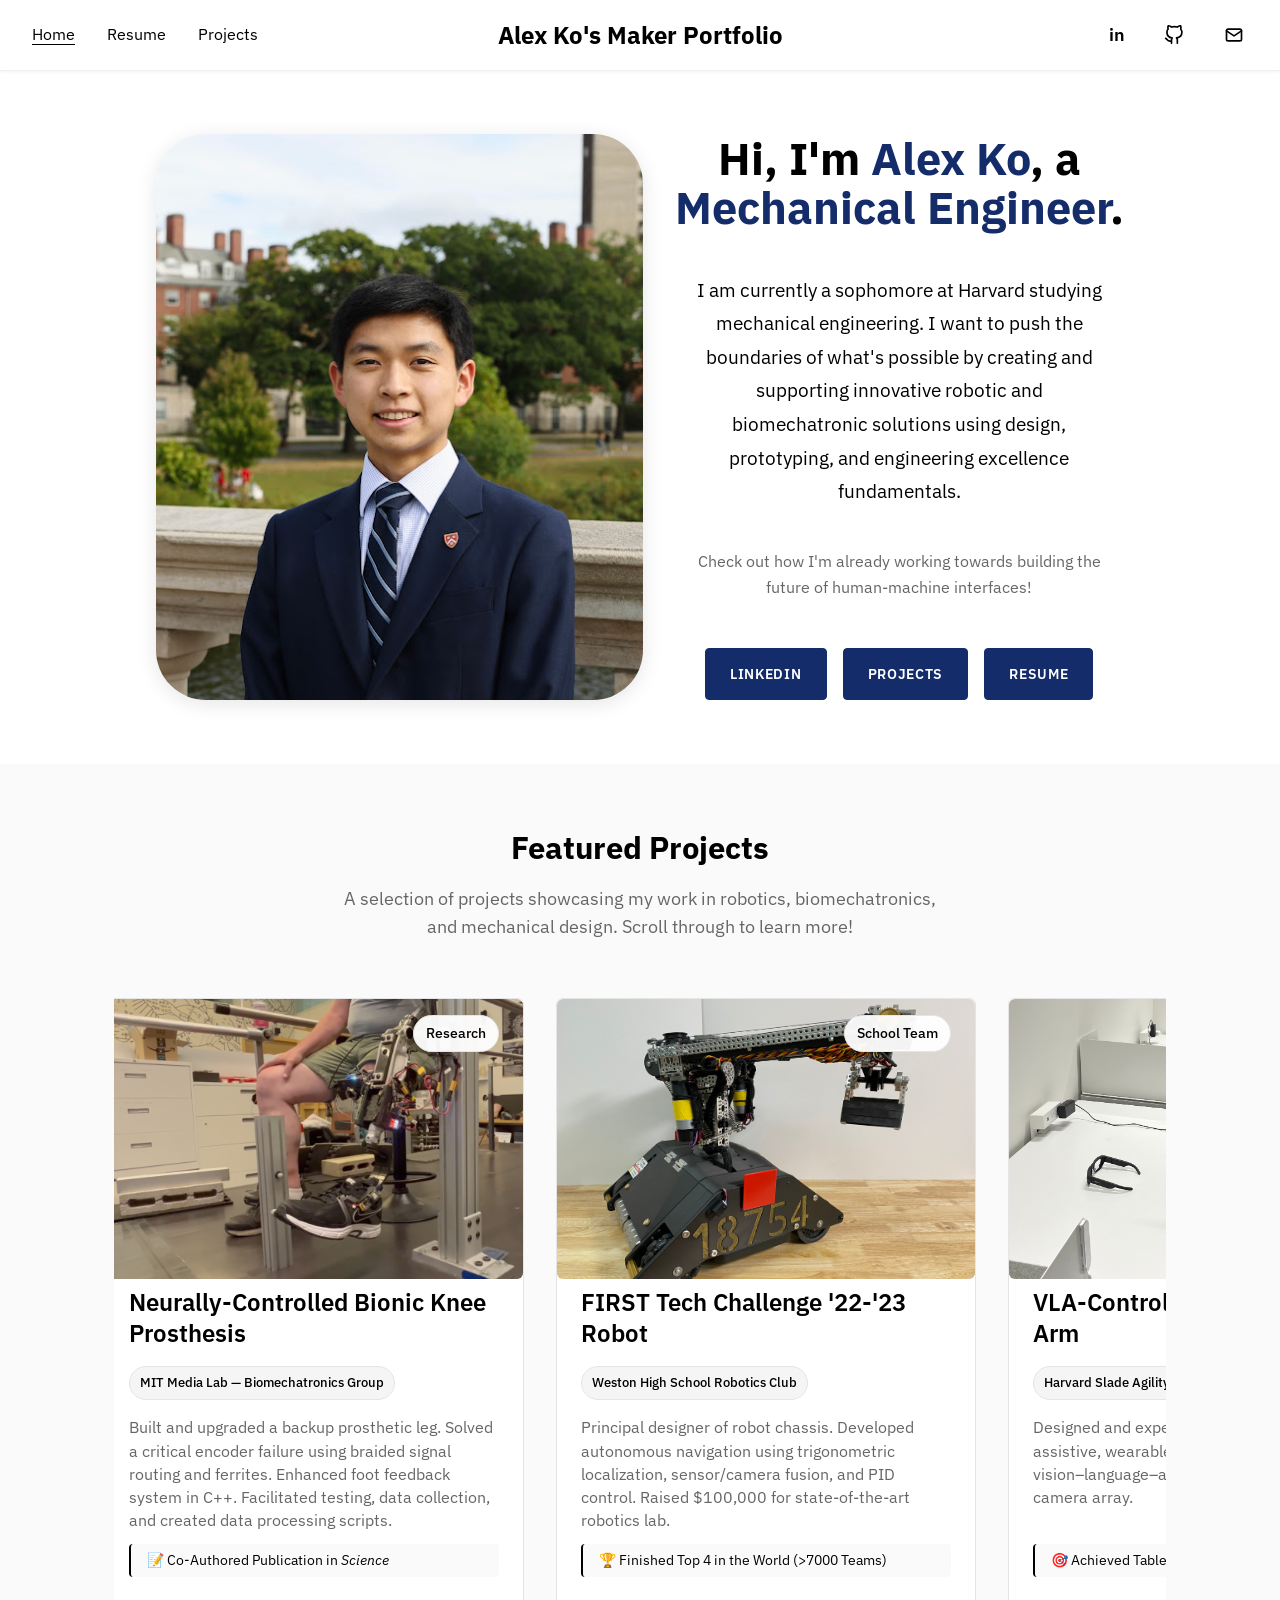
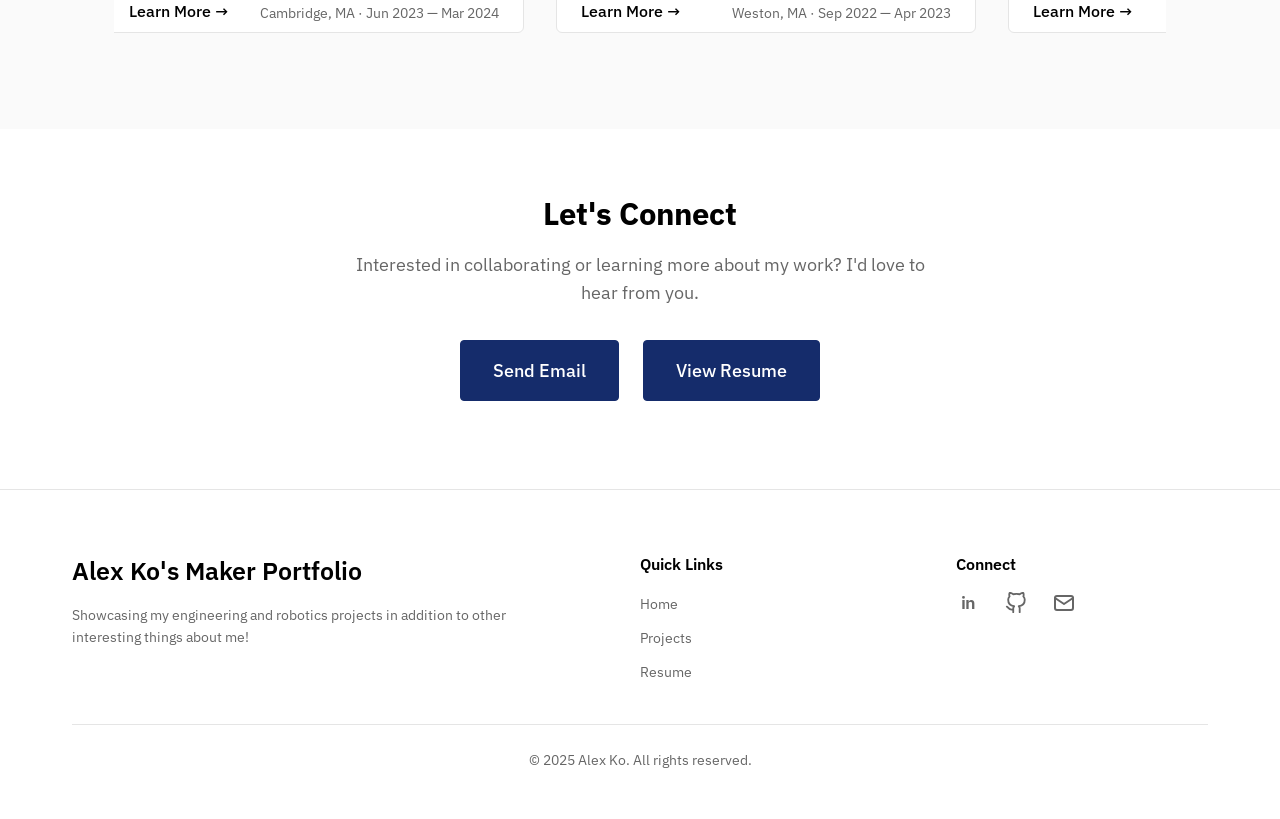
==== commit 700b755f: "Created projects landing page, redid refresh animation" ====
--- a/home.html
+++ b/home.html
@@ -37,7 +37,7 @@
     <link rel="stylesheet" href="assets/css/home.css">
     <link rel="stylesheet" href="assets/css/responsive.css">
 </head>
-<body data-load-reveal>
+<body class="is-revealed" data-load-reveal>
     <a href="#main-content" class="skip-link">Skip to main content</a>
     
     <!-- Header Navigation -->
@@ -46,7 +46,7 @@
             <nav class="header-nav-left">
                 <a href="home.html" class="nav-link">Home</a>
                 <a href="resume.html" class="nav-link">Resume</a>
-                <a href="#projects" class="nav-link">Projects</a>
+                <a href="projects.html" class="nav-link">Projects</a>
             </nav>
             <div class="header-title">
                 <a href="home.html" class="site-logo">Alex Ko's Maker Portfolio</a>
@@ -75,7 +75,7 @@
                 </button>
                 <nav class="mobile-dropdown-menu">
                     <a href="resume.html" class="nav-link">Resume</a>
-                    <a href="#projects" class="nav-link">Projects</a>
+                    <a href="projects.html" class="nav-link">Projects</a>
                 </nav>
             </div>
         </div>
@@ -108,7 +108,7 @@
                         </p>
                         <div class="hero-buttons">
                             <a href="https://www.linkedin.com/in/alexsyko/" target="_blank" rel="noopener noreferrer" class="btn-hero">LINKEDIN</a>
-                            <a href="#projects" class="btn-hero">PROJECTS</a>
+                            <a href="projects.html" class="btn-hero">PROJECTS</a>
                             <a href="resume.html" class="btn-hero">RESUME</a>
                         </div>
                     </div>
@@ -268,7 +268,7 @@
                     <h4>Quick Links</h4>
                     <ul>
                         <li><a href="home.html">Home</a></li>
-                        <li><a href="#projects">Projects</a></li>
+                        <li><a href="projects.html">Projects</a></li>
                         <li><a href="resume.html">Resume</a></li>
                     </ul>
                 </div>
--- a/assets/css/main.css
+++ b/assets/css/main.css
@@ -114,35 +114,70 @@
     background-color: var(--background);
 }
 
-/* Load reveal for above-the-fold content (JS adds .reveal-ready and .is-revealed) */
-html.reveal-ready body[data-load-reveal] {
+/* Load reveal for page content (JS adds .reveal-ready and .is-revealed) */
+html.reveal-ready header.site-header,
+html.reveal-ready main > *,
+html.reveal-ready footer.site-footer {
     opacity: 1;
+    transform: translateY(8px);
+}
+
+html.reveal-ready body.is-revealed header.site-header,
+html.reveal-ready body.is-revealed main > *,
+html.reveal-ready body.is-revealed footer.site-footer {
+    animation: reveal-rise 0.9s ease forwards;
+    animation-delay: var(--reveal-delay, 0s);
+    will-change: transform, opacity;
 }
 
 html.reveal-ready body[data-load-reveal]::before {
     content: '';
     position: fixed;
-    top: 0;
-    left: 0;
-    width: 100vw;
-    height: 100vh;
+    inset: 0;
     background: var(--background);
+    opacity: 1;
+    animation: reveal-overlay 0.9s ease forwards;
     z-index: 2000;
-    transform: translateX(0);
-    transition: transform 1000ms cubic-bezier(0.22, 0.61, 0.36, 1);
-    transition-delay: 100ms;
     pointer-events: none;
-    will-change: transform;
-}
-
-html.reveal-ready body[data-load-reveal].is-revealed::before {
-    transform: translateX(100%);
+}
+
+@keyframes reveal-overlay {
+    from {
+        opacity: 1;
+    }
+    to {
+        opacity: 0;
+    }
+}
+
+@keyframes reveal-rise {
+    from {
+        opacity: 0.7;
+        transform: translateY(8px);
+    }
+    to {
+        opacity: 1;
+        transform: translateY(0);
+    }
 }
 
 @media (prefers-reduced-motion: reduce) {
+    html.reveal-ready header.site-header,
+    html.reveal-ready main > *,
+    html.reveal-ready footer.site-footer {
+        opacity: 1;
+        transform: none;
+    }
+
+    html.reveal-ready body.is-revealed header.site-header,
+    html.reveal-ready body.is-revealed main > *,
+    html.reveal-ready body.is-revealed footer.site-footer {
+        animation: none;
+    }
+
     html.reveal-ready body[data-load-reveal]::before {
-        transition: none;
-        transform: translateX(100%);
+        animation: none;
+        opacity: 0;
     }
 }
 
